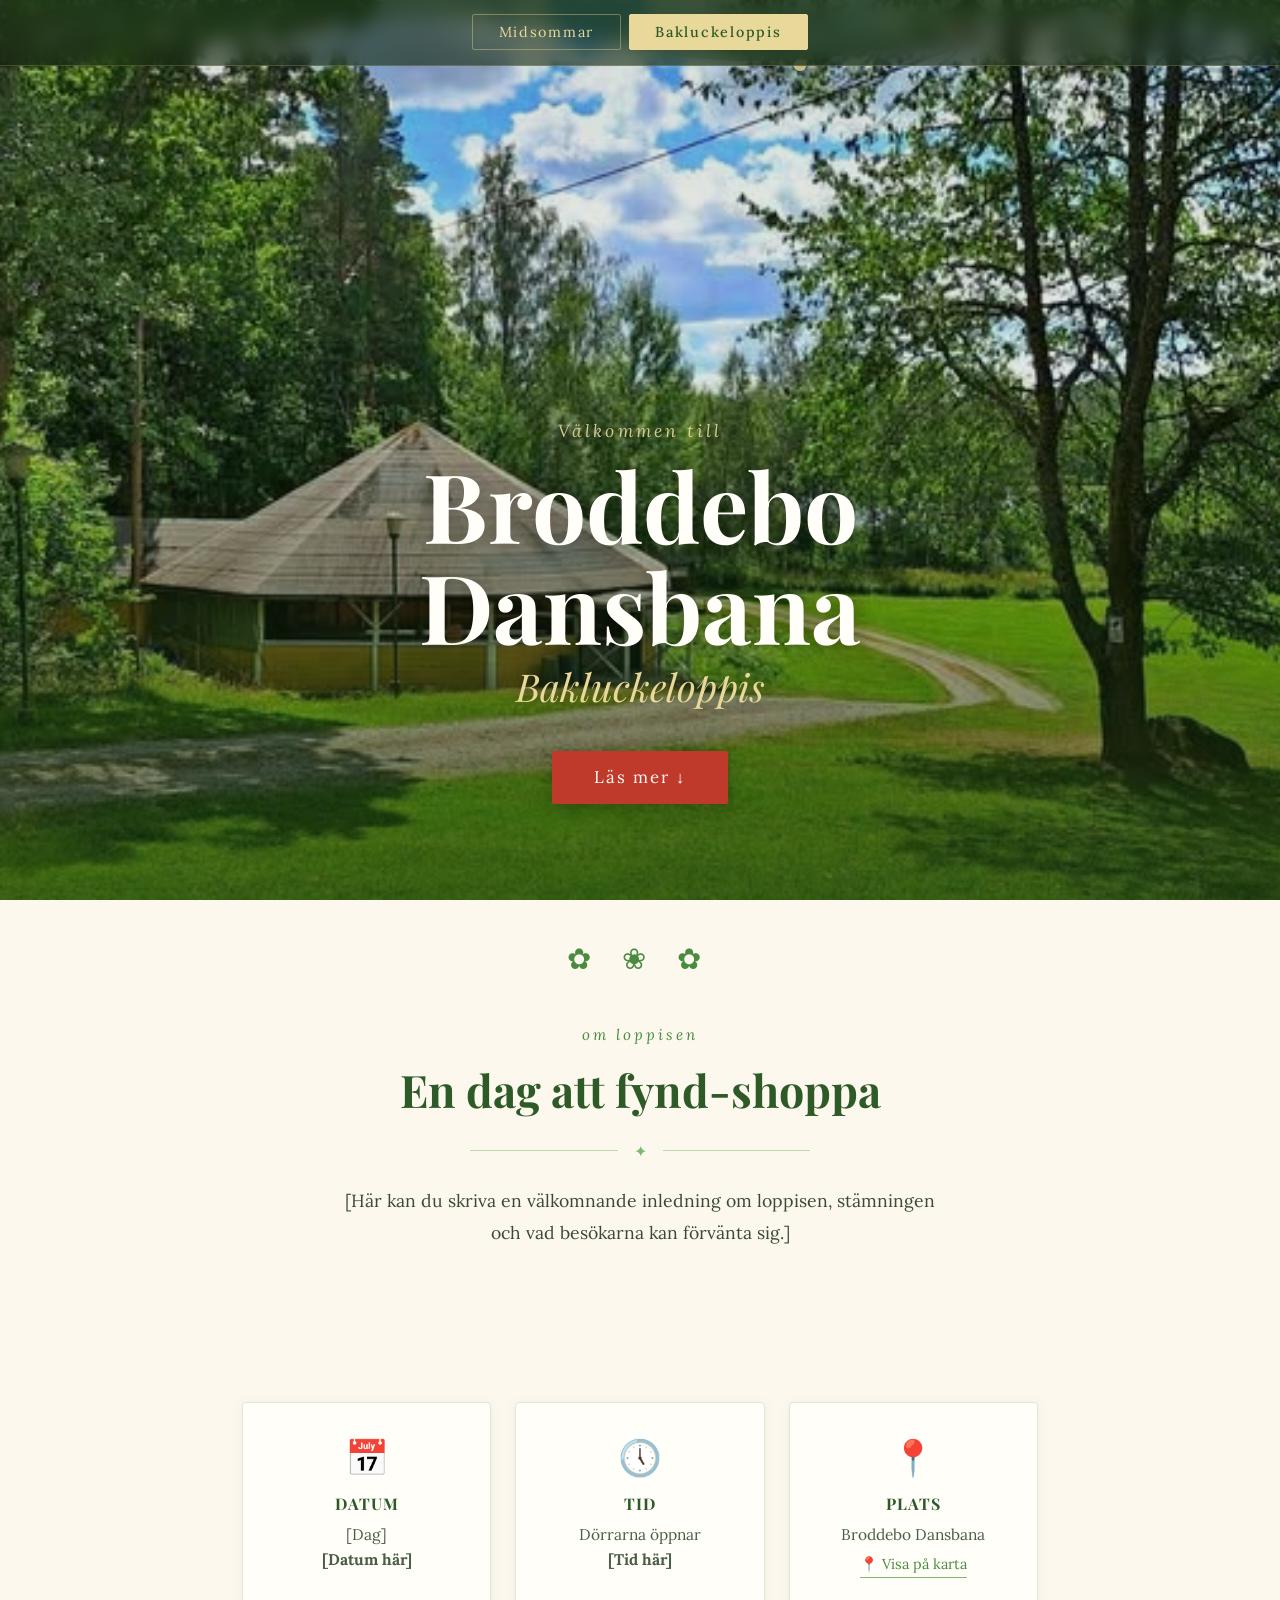
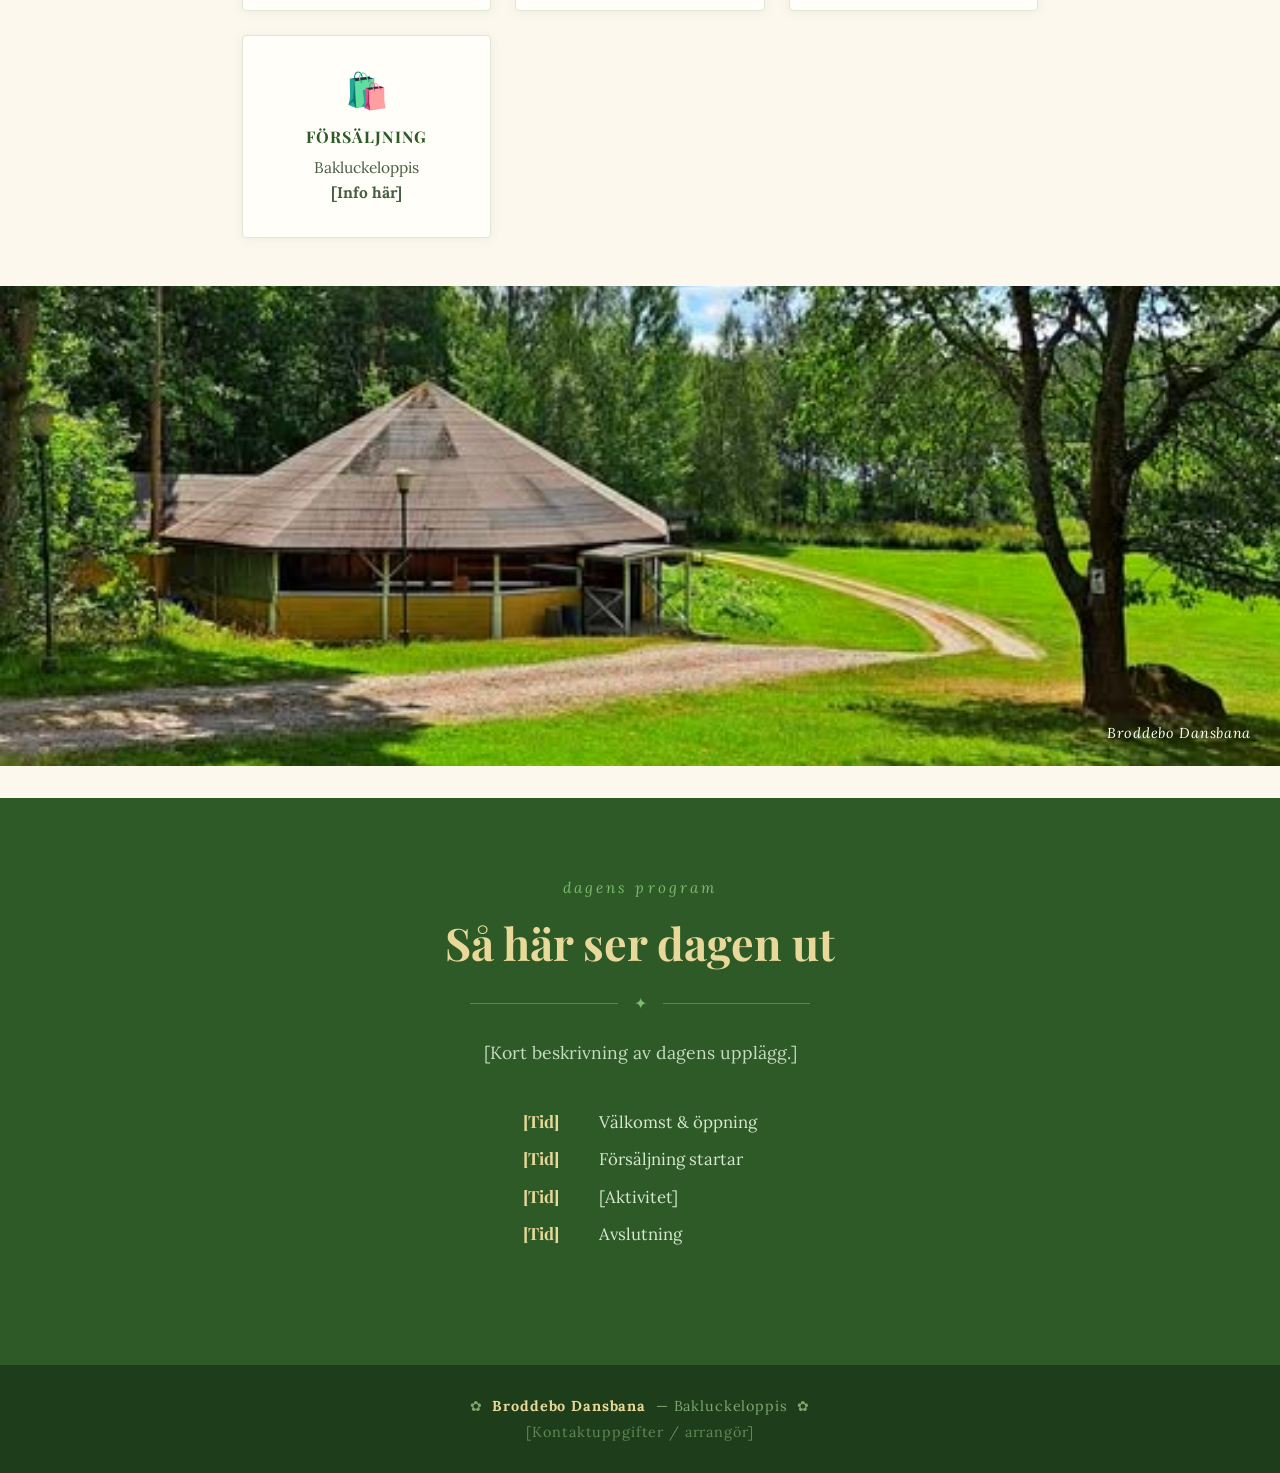
==== loppis.html @ 7d3bba96 "loppisadd" ====
<!DOCTYPE html>
<html lang="sv">
<head>
  <meta charset="UTF-8" />
  <meta name="viewport" content="width=device-width, initial-scale=1.0" />
  <title>Bakluckeloppis på Broddebo Dansbana</title>
  <link href="https://fonts.googleapis.com/css2?family=Playfair+Display:ital,wght@0,400;0,700;1,400&family=Lora:ital,wght@0,400;0,500;1,400&display=swap" rel="stylesheet" />
  <link rel="stylesheet" href="assets/css/styles.css" />
</head>
<body>

  <!-- ── NAV ───────────────────────────────────────────────── -->
  <nav class="site-nav">
    <a href="index.html" class="nav-btn">Midsommar</a>
    <a href="loppis.html" class="nav-btn active">Bakluckeloppis</a>
  </nav>

  <nav class="side-nav">
    <a href="index.html" class="side-btn">Midsommar</a>
    <a href="loppis.html" class="side-btn active">Loppis</a>
  </nav>

  <!-- ── HERO ──────────────────────────────────────────────── -->
  <section class="hero">
    <div class="hero-bg"></div>
    <div class="hero-overlay"></div>

    <!-- Decorative top garland SVG -->
    <div class="garland">
      <svg viewBox="0 0 1200 80" preserveAspectRatio="none" xmlns="http://www.w3.org/2000/svg">
        <path d="M0,0 Q150,70 300,30 Q450,0 600,50 Q750,80 900,30 Q1050,0 1200,40 L1200,0 Z"
              fill="rgba(45,90,39,0.55)"/>
        <circle cx="150" cy="34" r="6" fill="#e8d89a" opacity=".8"/>
        <circle cx="300" cy="30" r="5" fill="#c03a2b" opacity=".8"/>
        <circle cx="450" cy="18" r="6" fill="#e8d89a" opacity=".8"/>
        <circle cx="600" cy="50" r="5" fill="#7dba6f" opacity=".9"/>
        <circle cx="750" cy="65" r="6" fill="#e8d89a" opacity=".8"/>
        <circle cx="900" cy="30" r="5" fill="#c03a2b" opacity=".8"/>
        <circle cx="1050" cy="18" r="6" fill="#e8d89a" opacity=".8"/>
      </svg>
    </div>

    <div class="hero-content">
      <span class="hero-eyebrow">Välkommen till</span>
      <h1 class="hero-title">Broddebo<br>Dansbana</h1>
      <p class="hero-subtitle">Bakluckeloppis</p>
      <a href="#info" class="hero-btn">Läs mer ↓</a>
    </div>
  </section>

  <!-- ── INTRO ─────────────────────────────────────────────── -->
  <div class="divider" aria-hidden="true">✿ ❀ ✿</div>

  <section class="info-section" id="info">
    <p class="section-label">om loppisen</p>
    <h2 class="section-title">En dag att fynd-shoppa</h2>
    <div class="ornament">✦</div>
    <p class="section-body">
      [Här kan du skriva en välkomnande inledning om loppisen, stämningen och vad besökarna kan förvänta sig.]
    </p>
  </section>

  <!-- ── DETAIL CARDS ───────────────────────────────────────── -->
  <div class="cards">
    <div class="card">
      <div class="card-icon">📅</div>
      <div class="card-title">Datum</div>
      <div class="card-text">[Dag]<br><strong>[Datum här]</strong></div>
    </div>
    <div class="card">
      <div class="card-icon">🕔</div>
      <div class="card-title">Tid</div>
      <div class="card-text">Dörrarna öppnar<br><strong>[Tid här]</strong></div>
    </div>
    <div class="card">
      <div class="card-icon">📍</div>
      <div class="card-title">Plats</div>
      <div class="card-text">Broddebo Dansbana<br><a href="https://maps.app.goo.gl/gcDopPeKs9dPUPyn6" target="_blank" rel="noopener noreferrer" class="map-link">📍 Visa på karta</a></div>
    </div>
    <div class="card">
      <div class="card-icon">🛍️</div>
      <div class="card-title">Försäljning</div>
      <div class="card-text">Bakluckeloppis<br><strong>[Info här]</strong></div>
    </div>
  </div>

  <!-- ── PHOTO STRIP ────────────────────────────────────────── -->
  <div class="photo-strip">
    <img src="assets/images/broddebo.jpg" alt="Broddebo Dansbana en solig sommardag" />
    <span class="photo-caption">Broddebo Dansbana</span>
  </div>

  <!-- ── PROGRAM ────────────────────────────────────────────── -->
  <section class="program-section">
    <p class="section-label">dagens program</p>
    <h2 class="section-title">Så här ser dagen ut</h2>
    <div class="ornament" style="color:#7dba6f">✦</div>
    <p class="section-body">
      [Kort beskrivning av dagens upplägg.]
    </p>

    <ul class="program-list">
      <li><span class="prog-time">[Tid]</span> Välkomst &amp; öppning</li>
      <li><span class="prog-time">[Tid]</span> Försäljning startar</li>
      <li><span class="prog-time">[Tid]</span> [Aktivitet]</li>
      <li><span class="prog-time">[Tid]</span> Avslutning</li>
    </ul>
  </section>

  <!-- ── FOOTER ─────────────────────────────────────────────── -->
  <footer>
    <p>✿ &nbsp;<strong>Broddebo Dansbana</strong>&nbsp; — Bakluckeloppis &nbsp;✿</p>
    <p style="margin-top:.5rem; opacity:.7;">[Kontaktuppgifter / arrangör]</p>
  </footer>

  <script>
    const topNav  = document.querySelector('.site-nav');
    const sideNav = document.querySelector('.side-nav');
    const hero    = document.querySelector('.hero');

    function onScroll() {
      const heroBottom = hero.getBoundingClientRect().bottom;
      if (heroBottom <= 0) {
        topNav.classList.add('hidden');
        sideNav.classList.add('visible');
      } else {
        topNav.classList.remove('hidden');
        sideNav.classList.remove('visible');
      }
    }

    window.addEventListener('scroll', onScroll, { passive: true });
  </script>

</body>
</html>
---- assets/css/styles.css ----
*, *::before, *::after { box-sizing: border-box; margin: 0; padding: 0; }

:root {
  --green-deep:   #2d5a27;
  --green-mid:    #4a8c3f;
  --green-light:  #7dba6f;
  --straw:        #e8d89a;
  --cream:        #fdf8ee;
  --gold:         #c8922a;
  --red:          #c03a2b;
  --sky:          #a8d8ea;
  --white:        #fffef9;
}

html { scroll-behavior: smooth; }

body {
  font-family: 'Lora', Georgia, serif;
  background: var(--cream);
  color: var(--green-deep);
  overflow-x: hidden;
}

/* ── TOP NAV ──────────────────────────────────────────── */
.site-nav {
  position: fixed;
  top: 0;
  left: 0;
  width: 100%;
  z-index: 100;
  display: flex;
  justify-content: center;
  gap: .5rem;
  padding: .9rem 1.5rem;
  background: rgba(20, 40, 15, 0.6);
  backdrop-filter: blur(10px);
  -webkit-backdrop-filter: blur(10px);
  border-bottom: 1px solid rgba(232, 216, 154, 0.2);
  opacity: 1;
  pointer-events: auto;
  transition: opacity .4s ease, transform .4s ease;
}
.site-nav.hidden {
  opacity: 0;
  pointer-events: none;
  transform: translateY(-100%);
}

.nav-btn {
  font-family: 'Lora', serif;
  font-size: .9rem;
  letter-spacing: .12em;
  text-decoration: none;
  padding: .5rem 1.6rem;
  border-radius: 2px;
  border: 1px solid rgba(232, 216, 154, 0.4);
  color: var(--straw);
  background: transparent;
  transition: background .25s, color .25s, border-color .25s;
}
.nav-btn:hover {
  background: rgba(232, 216, 154, 0.15);
  border-color: var(--straw);
}
.nav-btn.active {
  background: var(--straw);
  color: var(--green-deep);
  border-color: var(--straw);
  font-weight: 500;
}

/* ── SIDE NAV ─────────────────────────────────────────── */
.side-nav {
  position: fixed;
  right: 1.2rem;
  top: 50%;
  transform: translateY(-50%) translateX(20px);
  z-index: 100;
  display: flex;
  flex-direction: column;
  gap: .6rem;
  opacity: 0;
  pointer-events: none;
  transition: opacity .4s ease, transform .4s ease;
}
.side-nav.visible {
  opacity: 1;
  pointer-events: auto;
  transform: translateY(-50%) translateX(0);
}

.side-btn {
  writing-mode: vertical-rl;
  text-orientation: mixed;
  font-family: 'Lora', serif;
  font-size: .78rem;
  letter-spacing: .14em;
  text-decoration: none;
  padding: 1rem .55rem;
  border-radius: 2px;
  border: 1px solid rgba(232, 216, 154, 0.4);
  color: var(--straw);
  background: rgba(20, 40, 15, 0.6);
  backdrop-filter: blur(10px);
  -webkit-backdrop-filter: blur(10px);
  box-shadow: 0 2px 12px rgba(0, 0, 0, 0.2);
  transition: background .25s, color .25s, border-color .25s, transform .2s;
}
.side-btn:hover {
  background: rgba(232, 216, 154, 0.15);
  border-color: var(--straw);
  transform: translateX(-3px);
}
.side-btn.active {
  background: var(--straw);
  color: var(--green-deep);
  border-color: var(--straw);
}

@media (max-width: 600px) {
  .side-nav { display: none; }
}

/* ── HERO ─────────────────────────────────────────────── */
.hero {
  position: relative;
  min-height: 100vh;
  display: flex;
  flex-direction: column;
  align-items: center;
  justify-content: flex-end;
  padding-bottom: 6rem;
  overflow: hidden;
}

.hero-bg {
  position: absolute;
  inset: 0;
  background: url('../../assets/images/broddebo.jpg') center center / cover no-repeat;
  transform: scale(1.04);
  animation: slow-zoom 20s ease-in-out infinite alternate;
}

@keyframes slow-zoom {
  from { transform: scale(1.04); }
  to   { transform: scale(1.10); }
}

.hero-overlay {
  position: absolute;
  inset: 0;
  background: linear-gradient(
    to bottom,
    rgba(20, 50, 15, 0.15) 0%,
    rgba(20, 50, 15, 0.10) 40%,
    rgba(20, 50, 15, 0.65) 100%
  );
}

/* Decorative garland across the top */
.garland {
  position: absolute;
  top: 0;
  left: 0;
  width: 100%;
  overflow: hidden;
  line-height: 0;
  z-index: 2;
}
.garland svg { width: 100%; height: 80px; }

.hero-content {
  position: relative;
  z-index: 3;
  text-align: center;
  padding: 0 1.5rem;
  animation: rise 1.2s cubic-bezier(.22,1,.36,1) both;
}

@keyframes rise {
  from { opacity: 0; transform: translateY(40px); }
  to   { opacity: 1; transform: translateY(0); }
}

.hero-eyebrow {
  display: inline-block;
  font-family: 'Lora', serif;
  font-style: italic;
  font-size: 1.1rem;
  color: var(--straw);
  letter-spacing: .18em;
  margin-bottom: .75rem;
  opacity: .9;
}

.hero-title {
  font-family: 'Playfair Display', Georgia, serif;
  font-size: clamp(2.8rem, 9vw, 6rem);
  font-weight: 700;
  color: var(--white);
  line-height: 1.05;
  text-shadow: 0 2px 20px rgba(0,0,0,.35);
  margin-bottom: .3rem;
}

.hero-subtitle {
  font-family: 'Playfair Display', serif;
  font-style: italic;
  font-size: clamp(1.4rem, 4vw, 2.4rem);
  color: var(--straw);
  text-shadow: 0 2px 12px rgba(0,0,0,.3);
  margin-bottom: 2.4rem;
}

.hero-btn {
  display: inline-block;
  background: var(--red);
  color: var(--white);
  font-family: 'Lora', serif;
  font-size: 1.05rem;
  letter-spacing: .12em;
  padding: .85rem 2.5rem;
  border-radius: 2px;
  text-decoration: none;
  border: 2px solid transparent;
  transition: background .25s, border-color .25s, transform .2s;
  box-shadow: 0 4px 18px rgba(0,0,0,.25);
}
.hero-btn:hover {
  background: transparent;
  border-color: var(--white);
  transform: translateY(-2px);
}

/* ── FLOWER DIVIDER ───────────────────────────────────── */
.divider {
  text-align: center;
  padding: 2.5rem 1rem 1rem;
  color: var(--green-mid);
  font-size: 1.8rem;
  letter-spacing: .4em;
  user-select: none;
}

/* ── INFO SECTION ─────────────────────────────────────── */
.info-section {
  max-width: 780px;
  margin: 0 auto;
  padding: 2rem 2rem 4rem;
  text-align: center;
}

.section-label {
  font-family: 'Lora', serif;
  font-style: italic;
  font-size: .95rem;
  letter-spacing: .2em;
  color: var(--green-mid);
  text-transform: lowercase;
  margin-bottom: 1.2rem;
}

.section-title {
  font-family: 'Playfair Display', serif;
  font-size: clamp(1.8rem, 5vw, 2.8rem);
  color: var(--green-deep);
  margin-bottom: 1.4rem;
  line-height: 1.2;
}

.section-body {
  font-size: 1.1rem;
  line-height: 1.85;
  color: #3a4a36;
  max-width: 600px;
  margin: 0 auto 2.5rem;
}

/* ── DETAIL CARDS ─────────────────────────────────────── */
.cards {
  display: grid;
  grid-template-columns: repeat(auto-fit, minmax(200px, 1fr));
  gap: 1.5rem;
  max-width: 860px;
  margin: 3rem auto;
  padding: 0 2rem;
}

.card {
  background: var(--white);
  border: 1px solid #dde8d6;
  border-radius: 4px;
  padding: 2rem 1.5rem;
  text-align: center;
  box-shadow: 0 2px 12px rgba(45,90,39,.07);
  transition: transform .2s, box-shadow .2s;
}
.card:hover {
  transform: translateY(-4px);
  box-shadow: 0 6px 24px rgba(45,90,39,.13);
}

.card-icon {
  font-size: 2.2rem;
  margin-bottom: .8rem;
}

.card-title {
  font-family: 'Playfair Display', serif;
  font-size: 1rem;
  font-weight: 700;
  letter-spacing: .06em;
  text-transform: uppercase;
  color: var(--green-deep);
  margin-bottom: .5rem;
}

.card-text {
  font-size: .97rem;
  line-height: 1.6;
  color: #4a5e45;
}

.map-link {
  display: inline-block;
  margin-top: .4rem;
  font-family: 'Lora', serif;
  font-size: .9rem;
  color: var(--green-mid);
  text-decoration: none;
  border-bottom: 1px solid var(--green-light);
  padding-bottom: 1px;
  transition: color .2s, border-color .2s;
}
.map-link:hover {
  color: var(--green-deep);
  border-color: var(--green-deep);
}

/* ── PHOTO STRIP ──────────────────────────────────────── */
.photo-strip {
  position: relative;
  width: 100%;
  height: clamp(260px, 45vw, 480px);
  overflow: hidden;
  margin: 2rem 0;
}

.photo-strip img {
  width: 100%;
  height: 100%;
  object-fit: cover;
  object-position: center 60%;
  filter: saturate(1.1);
}

.photo-caption {
  position: absolute;
  bottom: 1.5rem;
  right: 1.8rem;
  font-family: 'Lora', serif;
  font-style: italic;
  font-size: .9rem;
  color: var(--white);
  text-shadow: 0 1px 6px rgba(0,0,0,.5);
  letter-spacing: .05em;
}

/* ── OSA / PROGRAM ────────────────────────────────────── */
.program-section {
  background: var(--green-deep);
  color: var(--cream);
  padding: 5rem 2rem;
  text-align: center;
}

.program-section .section-label { color: var(--green-light); }
.program-section .section-title { color: var(--straw); }
.program-section .section-body  { color: #c8dcc2; }

.program-list {
  list-style: none;
  display: inline-flex;
  flex-direction: column;
  gap: .9rem;
  text-align: left;
  margin: 0 auto 2.5rem;
}

.program-list li {
  display: flex;
  align-items: baseline;
  gap: 1rem;
  font-size: 1.05rem;
  color: #d6e8cf;
}

.prog-time {
  font-family: 'Playfair Display', serif;
  font-weight: 700;
  color: var(--straw);
  min-width: 3.8rem;
  flex-shrink: 0;
}

.osa-btn {
  display: inline-block;
  background: var(--straw);
  color: var(--green-deep);
  font-family: 'Lora', serif;
  font-size: 1.05rem;
  font-weight: 500;
  letter-spacing: .1em;
  padding: .9rem 2.8rem;
  border-radius: 2px;
  text-decoration: none;
  transition: background .25s, transform .2s;
  margin-top: 1rem;
}
.osa-btn:hover {
  background: var(--white);
  transform: translateY(-2px);
}

/* ── FOOTER ───────────────────────────────────────────── */
footer {
  background: #1e3d1a;
  color: #7da872;
  text-align: center;
  padding: 2rem 1rem;
  font-size: .9rem;
  letter-spacing: .06em;
}

footer strong { color: var(--straw); }

/* ── DECORATIVE LINE ──────────────────────────────────── */
.ornament {
  display: flex;
  align-items: center;
  gap: 1rem;
  margin: 1.5rem auto;
  max-width: 340px;
  color: var(--green-light);
}
.ornament::before,
.ornament::after {
  content: '';
  flex: 1;
  height: 1px;
  background: currentColor;
  opacity: .5;
}
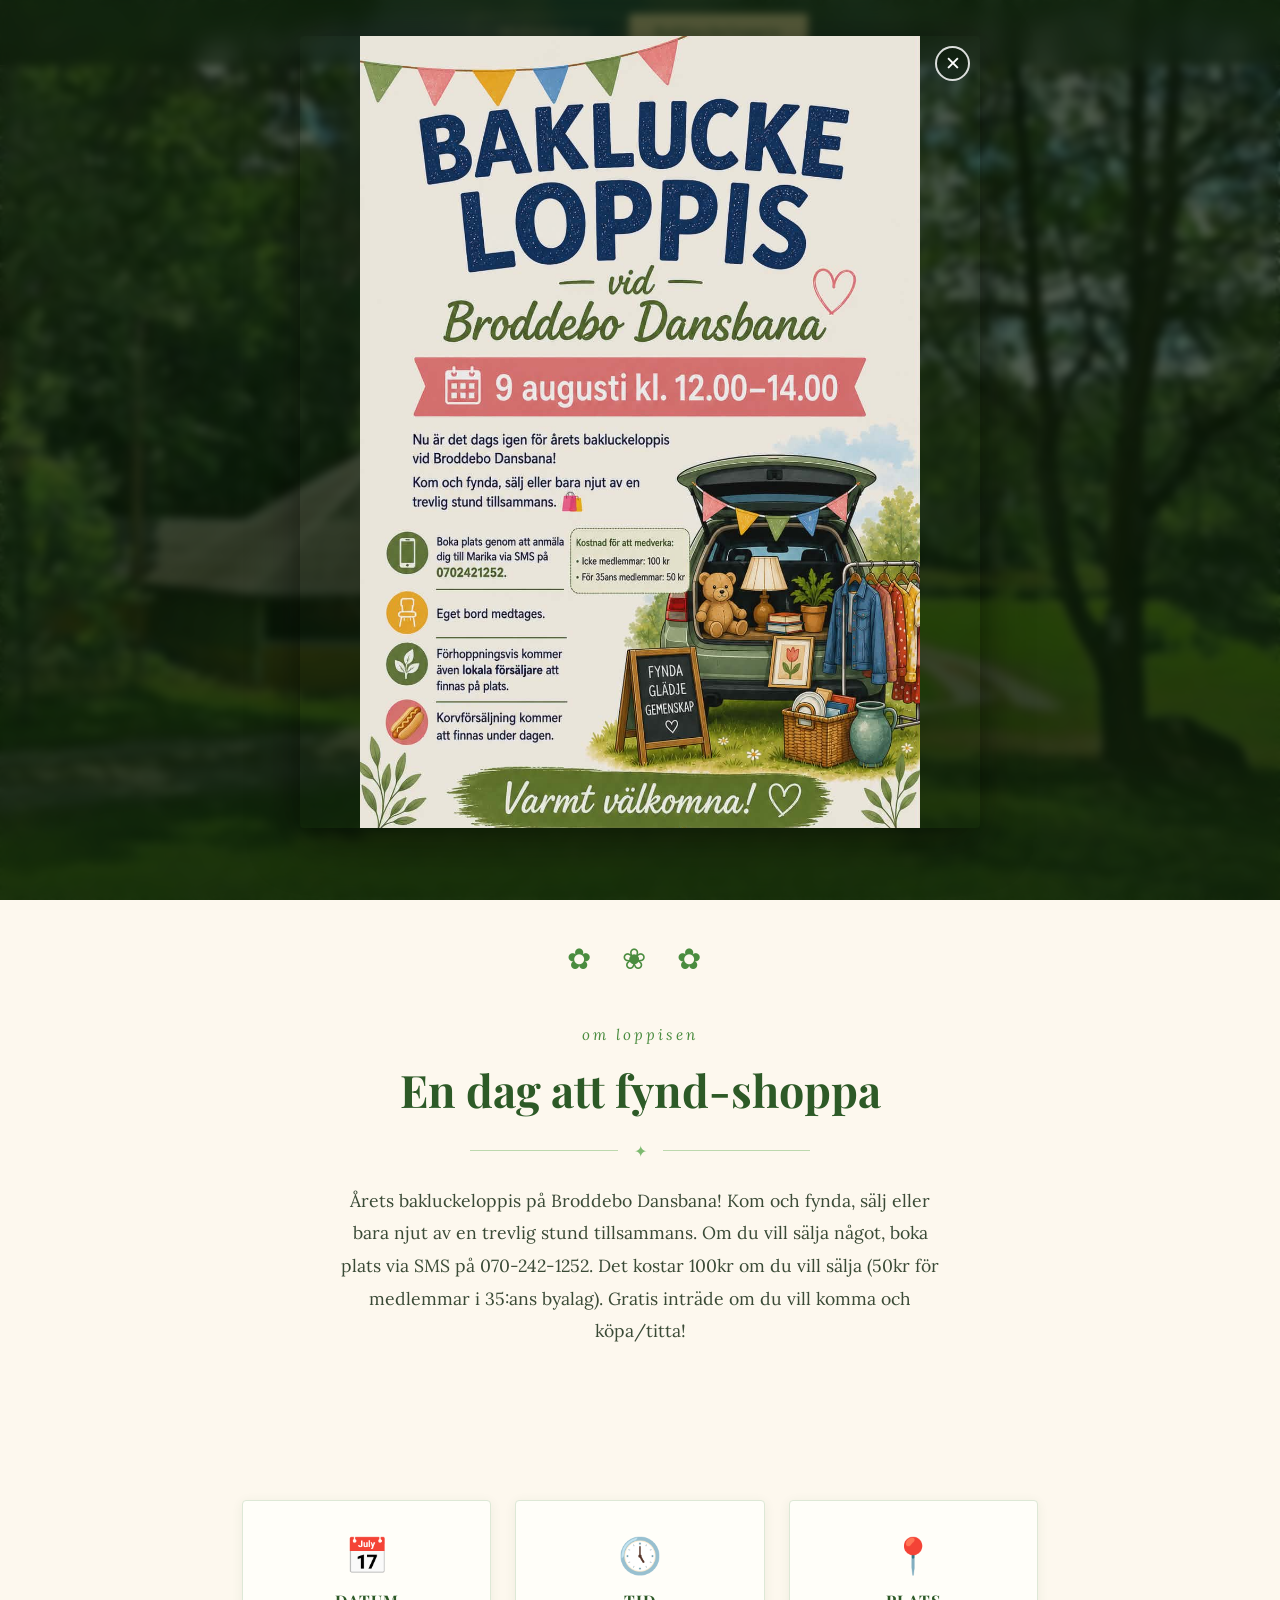
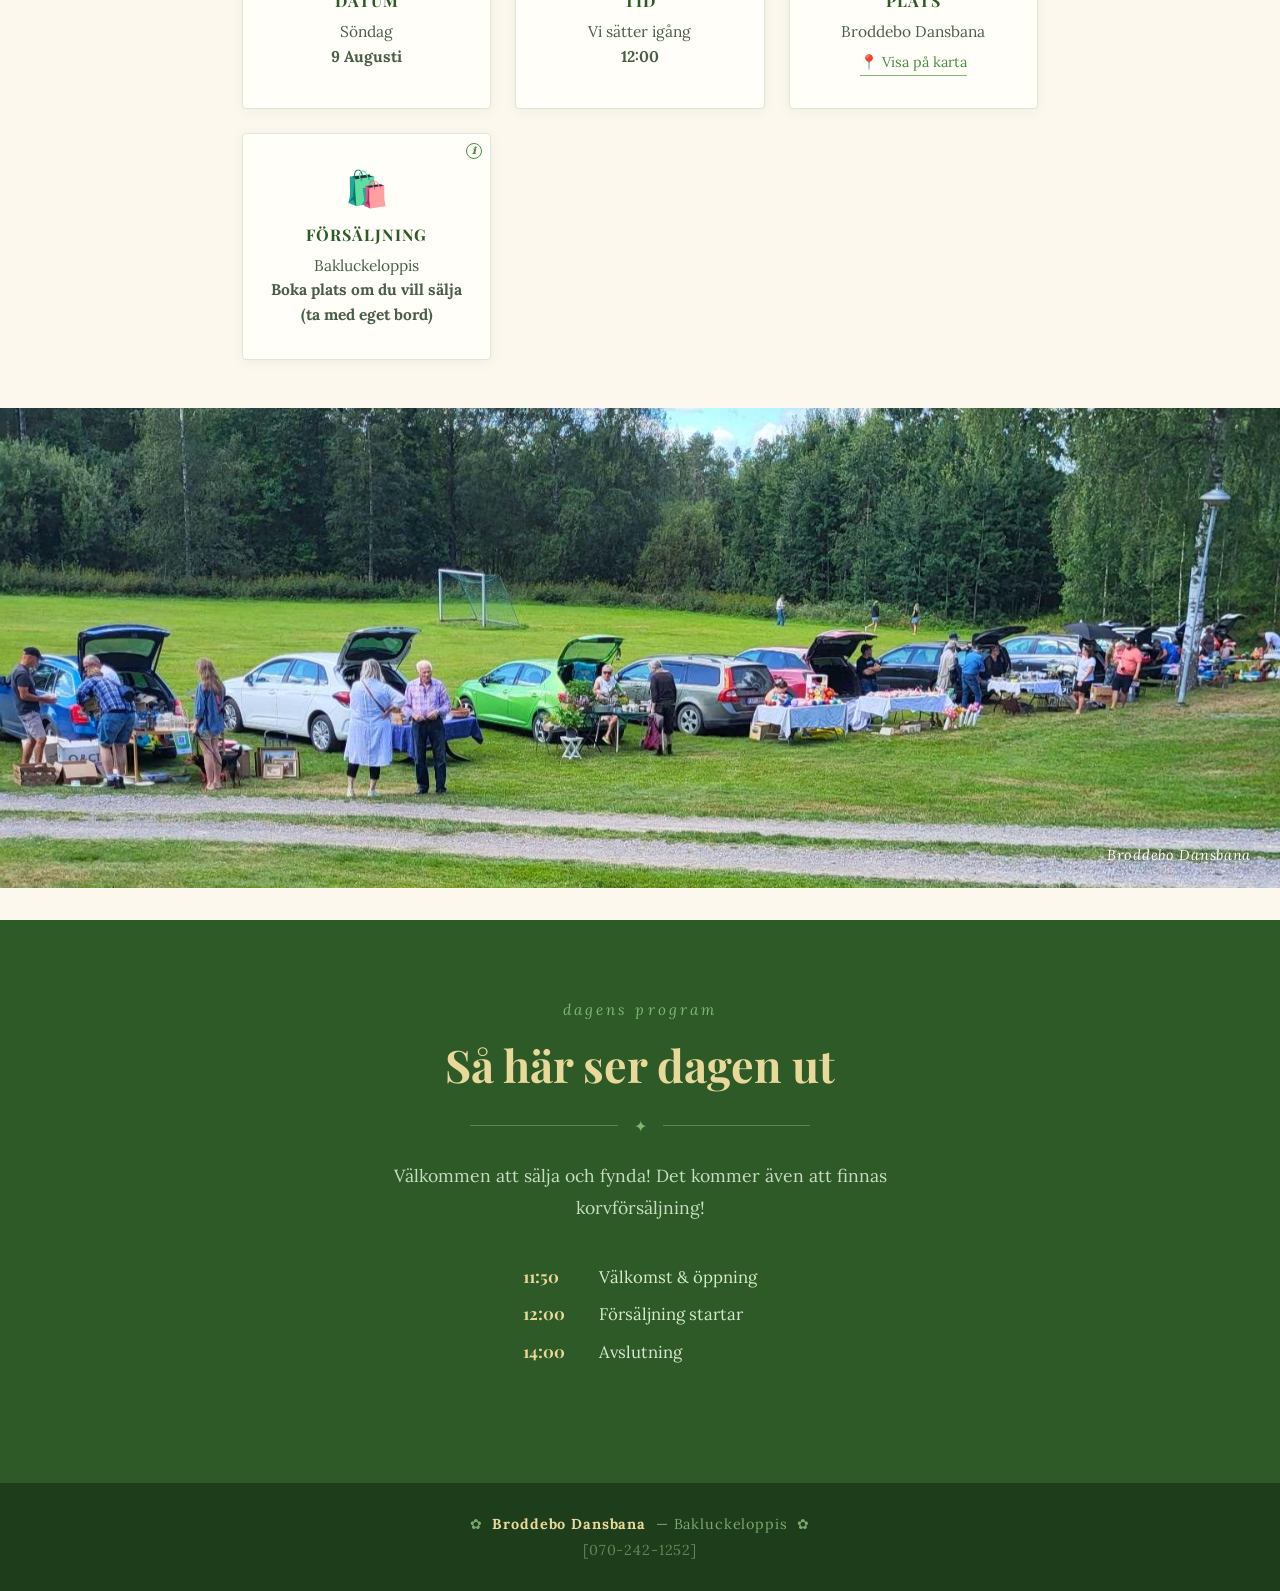
==== commit e42b4ea0: "imageinfoupdates" ====
--- a/loppis.html
+++ b/loppis.html
@@ -6,8 +6,22 @@
   <title>Bakluckeloppis på Broddebo Dansbana</title>
   <link href="https://fonts.googleapis.com/css2?family=Playfair+Display:ital,wght@0,400;0,700;1,400&family=Lora:ital,wght@0,400;0,500;1,400&display=swap" rel="stylesheet" />
   <link rel="stylesheet" href="assets/css/styles.css" />
+  <script>
+    // Runs before first paint — suppress nav flash when restoring scroll position
+    if (sessionStorage.getItem('scrollRatio') !== null) {
+      document.documentElement.classList.add('nav-preload');
+    }
+  </script>
 </head>
 <body>
+
+  <!-- ── POPUP BANNER ──────────────────────────────────────── -->
+  <div class="banner-overlay" id="pageBanner" role="dialog" aria-modal="true" aria-label="Välkomstbanner">
+    <div class="banner-box">
+      <img src="assets/images/loppisbanner.png" alt="Bakluckeloppis på Broddebo Dansbana" />
+      <button class="banner-close" id="bannerClose" aria-label="Stäng banner">&#x2715;</button>
+    </div>
+  </div>
 
   <!-- ── NAV ───────────────────────────────────────────────── -->
   <nav class="site-nav">
@@ -56,7 +70,8 @@
     <h2 class="section-title">En dag att fynd-shoppa</h2>
     <div class="ornament">✦</div>
     <p class="section-body">
-      [Här kan du skriva en välkomnande inledning om loppisen, stämningen och vad besökarna kan förvänta sig.]
+      Årets bakluckeloppis på Broddebo Dansbana! Kom och fynda, sälj eller bara njut av en trevlig stund tillsammans.
+      Om du vill sälja något, boka plats via SMS på 070-242-1252. Det kostar 100kr om du vill sälja (50kr för medlemmar i 35:ans byalag). Gratis inträde om du vill komma och köpa/titta!
     </p>
   </section>
 
@@ -65,28 +80,30 @@
     <div class="card">
       <div class="card-icon">📅</div>
       <div class="card-title">Datum</div>
-      <div class="card-text">[Dag]<br><strong>[Datum här]</strong></div>
+      <div class="card-text">Söndag<br><strong>9 Augusti</strong></div>
     </div>
     <div class="card">
       <div class="card-icon">🕔</div>
       <div class="card-title">Tid</div>
-      <div class="card-text">Dörrarna öppnar<br><strong>[Tid här]</strong></div>
+      <div class="card-text">Vi sätter igång<br><strong>12:00</strong></div>
     </div>
     <div class="card">
       <div class="card-icon">📍</div>
       <div class="card-title">Plats</div>
       <div class="card-text">Broddebo Dansbana<br><a href="https://maps.app.goo.gl/gcDopPeKs9dPUPyn6" target="_blank" rel="noopener noreferrer" class="map-link">📍 Visa på karta</a></div>
     </div>
-    <div class="card">
+    <div class="card card--info">
+      <button class="card-info-btn" aria-label="Info om försäljning">ℹ</button>
+      <span class="card-info-tip" role="tooltip">Boka plats via SMS till 070-242-1252. Det kostar 100kr per plats. Eget bord medtages</span>
       <div class="card-icon">🛍️</div>
       <div class="card-title">Försäljning</div>
-      <div class="card-text">Bakluckeloppis<br><strong>[Info här]</strong></div>
+      <div class="card-text">Bakluckeloppis<br><strong>Boka plats om du vill sälja (ta med eget bord)</strong></div>
     </div>
   </div>
 
   <!-- ── PHOTO STRIP ────────────────────────────────────────── -->
   <div class="photo-strip">
-    <img src="assets/images/broddebo.jpg" alt="Broddebo Dansbana en solig sommardag" />
+    <img src="assets/images/loppis1.jpg" alt="Broddebo Dansbana en solig sommardag" />
     <span class="photo-caption">Broddebo Dansbana</span>
   </div>
 
@@ -96,21 +113,20 @@
     <h2 class="section-title">Så här ser dagen ut</h2>
     <div class="ornament" style="color:#7dba6f">✦</div>
     <p class="section-body">
-      [Kort beskrivning av dagens upplägg.]
+      Välkommen att sälja och fynda! Det kommer även att finnas korvförsäljning!
     </p>
 
     <ul class="program-list">
-      <li><span class="prog-time">[Tid]</span> Välkomst &amp; öppning</li>
-      <li><span class="prog-time">[Tid]</span> Försäljning startar</li>
-      <li><span class="prog-time">[Tid]</span> [Aktivitet]</li>
-      <li><span class="prog-time">[Tid]</span> Avslutning</li>
+      <li><span class="prog-time">11:50</span> Välkomst &amp; öppning</li>
+      <li><span class="prog-time">12:00</span> Försäljning startar</li>
+      <li><span class="prog-time">14:00</span> Avslutning</li>
     </ul>
   </section>
 
   <!-- ── FOOTER ─────────────────────────────────────────────── -->
   <footer>
     <p>✿ &nbsp;<strong>Broddebo Dansbana</strong>&nbsp; — Bakluckeloppis &nbsp;✿</p>
-    <p style="margin-top:.5rem; opacity:.7;">[Kontaktuppgifter / arrangör]</p>
+    <p style="margin-top:.5rem; opacity:.7;">[070-242-1252]</p>
   </footer>
 
   <script>
@@ -130,6 +146,52 @@
     }
 
     window.addEventListener('scroll', onScroll, { passive: true });
+
+    // Save scroll ratio before navigating via any nav button
+    document.querySelectorAll('.nav-btn, .side-btn').forEach(btn => {
+      btn.addEventListener('click', () => {
+        const ratio = window.scrollY / document.documentElement.scrollHeight;
+        sessionStorage.setItem('scrollRatio', ratio);
+      });
+    });
+
+    // Restore scroll position on load
+    const savedRatio = sessionStorage.getItem('scrollRatio');
+    if (savedRatio !== null) {
+      sessionStorage.removeItem('scrollRatio');
+      const targetY = parseFloat(savedRatio) * document.documentElement.scrollHeight;
+      if (targetY > hero.offsetHeight) {
+        topNav.classList.add('hidden');
+        sideNav.classList.add('visible');
+      }
+      requestAnimationFrame(() => {
+        document.documentElement.style.scrollBehavior = 'auto';
+        window.scrollTo(0, targetY);
+        document.documentElement.style.scrollBehavior = '';
+        // Re-enable transitions now that we're in the right position
+        document.documentElement.classList.remove('nav-preload');
+      });
+    }
+
+    // ── POPUP BANNER ──────────────────────────────────────────
+    document.getElementById('bannerClose').addEventListener('click', function () {
+      document.getElementById('pageBanner').classList.add('hidden');
+    });
+    // Also close when clicking the dark backdrop outside the image
+    document.getElementById('pageBanner').addEventListener('click', function (e) {
+      if (e.target === this) this.classList.add('hidden');
+    });
+
+    // ── CARD INFO TOOLTIP (click/tap toggle for touch devices) ─
+    document.querySelectorAll('.card-info-btn').forEach(btn => {
+      btn.addEventListener('click', function (e) {
+        e.stopPropagation();
+        this.classList.toggle('active');
+      });
+    });
+    document.addEventListener('click', function () {
+      document.querySelectorAll('.card-info-btn.active').forEach(btn => btn.classList.remove('active'));
+    });
   </script>
 
 </body>
--- a/assets/css/styles.css
+++ b/assets/css/styles.css
@@ -22,6 +22,16 @@
 }
 
 /* ── TOP NAV ──────────────────────────────────────────── */
+/* Applied before first paint to prevent flash on scroll restore */
+html.nav-preload .site-nav {
+  transition: none !important;
+  opacity: 0;
+  pointer-events: none;
+  transform: translateY(-100%);
+}
+html.nav-preload .side-nav {
+  transition: none !important;
+}
 .site-nav {
   position: fixed;
   top: 0;
@@ -284,6 +294,8 @@
   max-width: 860px;
   margin: 3rem auto;
   padding: 0 2rem;
+  position: relative;
+  z-index: 10;
 }
 
 .card {
@@ -340,6 +352,7 @@
 /* ── PHOTO STRIP ──────────────────────────────────────── */
 .photo-strip {
   position: relative;
+  z-index: 1;
   width: 100%;
   height: clamp(260px, 45vw, 480px);
   overflow: hidden;
@@ -422,6 +435,246 @@
   transform: translateY(-2px);
 }
 
+/* ── POPUP BANNER ─────────────────────────────────────── */
+.banner-overlay {
+  position: fixed;
+  inset: 0;
+  z-index: 999;
+  display: flex;
+  align-items: flex-start;
+  justify-content: center;
+  padding: 4vh 5vw;
+  overflow-y: auto;
+  background: rgba(10, 25, 8, 0.65);
+  backdrop-filter: blur(4px);
+  -webkit-backdrop-filter: blur(4px);
+  animation: banner-fade-in .4s ease both;
+}
+
+@keyframes banner-fade-in {
+  from { opacity: 0; }
+  to   { opacity: 1; }
+}
+
+.banner-overlay.hidden {
+  display: none;
+}
+
+.banner-box {
+  position: relative;
+  /* Never wider than 680px, never wider than the viewport padding allows */
+  width: min(680px, 100%);
+  flex-shrink: 0;
+  border-radius: 4px;
+  overflow: hidden;
+  box-shadow: 0 12px 48px rgba(0, 0, 0, 0.55);
+  animation: banner-rise .45s cubic-bezier(.22,1,.36,1) both;
+}
+
+@keyframes banner-rise {
+  from { opacity: 0; transform: translateY(-30px) scale(.97); }
+  to   { opacity: 1; transform: translateY(0) scale(1); }
+}
+
+.banner-box img {
+  display: block;
+  width: 100%;
+  height: auto;
+  /* On very short screens the image shrinks to fit, then the overlay scrolls */
+  max-height: 88vh;
+  object-fit: contain;
+}
+
+.banner-close {
+  position: absolute;
+  top: .6rem;
+  right: .6rem;
+  width: 2.2rem;
+  height: 2.2rem;
+  border-radius: 50%;
+  border: 2px solid rgba(255, 255, 255, 0.85);
+  background: rgba(10, 25, 8, 0.55);
+  color: #fff;
+  font-size: 1.2rem;
+  line-height: 1;
+  cursor: pointer;
+  display: flex;
+  align-items: center;
+  justify-content: center;
+  transition: background .2s, transform .2s;
+  backdrop-filter: blur(4px);
+  -webkit-backdrop-filter: blur(4px);
+}
+
+.banner-close:hover {
+  background: rgba(192, 58, 43, 0.85);
+  transform: scale(1.1);
+}
+
+/* ── INFO TOOLTIP BUTTON ──────────────────────────────── */
+.info-wrap {
+  position: relative;
+  display: inline-flex;
+  align-items: baseline;
+  gap: .25rem;
+}
+
+.info-btn {
+  /* superscript-style: small circle sitting top-right of the text */
+  display: inline-flex;
+  align-items: center;
+  justify-content: center;
+  width: 1rem;
+  height: 1rem;
+  border-radius: 50%;
+  border: 1.5px solid var(--straw);
+  background: transparent;
+  color: var(--straw);
+  font-size: .6rem;
+  font-family: 'Lora', serif;
+  font-style: italic;
+  font-weight: 700;
+  cursor: pointer;
+  /* lift it up to sit beside the top of the text */
+  position: relative;
+  top: -.45em;
+  flex-shrink: 0;
+  transition: background .2s, color .2s;
+}
+
+.info-btn:hover,
+.info-btn:focus,
+.info-btn.active {
+  background: var(--straw);
+  color: var(--green-deep);
+  outline: none;
+}
+
+.info-tip {
+  display: block;
+  position: absolute;
+  /* appear above the wrapper */
+  bottom: calc(100% + .6rem);
+  left: 0;
+  width: max-content;
+  max-width: min(260px, 80vw);
+  background: var(--green-deep);
+  color: var(--straw);
+  font-family: 'Lora', serif;
+  font-style: italic;
+  font-size: .85rem;
+  line-height: 1.55;
+  padding: .65rem .9rem;
+  border-radius: 4px;
+  border: 1px solid rgba(232, 216, 154, 0.3);
+  box-shadow: 0 4px 18px rgba(0,0,0,.45);
+  pointer-events: none;
+  opacity: 0;
+  transform: translateY(6px);
+  transition: opacity .2s ease, transform .2s ease;
+  z-index: 200;
+  white-space: normal;
+  text-align: left;
+}
+
+/* small arrow pointing down */
+.info-tip::after {
+  content: '';
+  position: absolute;
+  top: 100%;
+  left: 1.2rem;
+  border: 6px solid transparent;
+  border-top-color: var(--green-deep);
+}
+
+/* show on hover/focus of the button, or when .active is toggled */
+.info-btn:hover ~ .info-tip,
+.info-btn:focus ~ .info-tip,
+.info-btn.active ~ .info-tip {
+  opacity: 1;
+  transform: translateY(0);
+  pointer-events: auto;
+}
+
+/* ── CARD INFO TOOLTIP BUTTON ─────────────────────────── */
+.card--info {
+  position: relative;
+}
+
+.card-info-btn {
+  position: absolute;
+  top: .55rem;
+  right: .55rem;
+  display: inline-flex;
+  align-items: center;
+  justify-content: center;
+  width: 1rem;
+  height: 1rem;
+  border-radius: 50%;
+  border: 1.5px solid var(--green-mid);
+  background: transparent;
+  color: var(--green-mid);
+  font-size: .6rem;
+  font-family: 'Lora', serif;
+  font-style: italic;
+  font-weight: 700;
+  cursor: pointer;
+  transition: background .2s, color .2s, border-color .2s;
+}
+
+.card-info-btn:hover,
+.card-info-btn:focus,
+.card-info-btn.active {
+  background: var(--green-mid);
+  color: var(--white);
+  border-color: var(--green-mid);
+  outline: none;
+}
+
+.card-info-tip {
+  display: block;
+  position: absolute;
+  top: calc(100% + .6rem);
+  right: 0;
+  width: max-content;
+  max-width: min(240px, 80vw);
+  background: var(--green-deep);
+  color: var(--straw);
+  font-family: 'Lora', serif;
+  font-style: italic;
+  font-size: .85rem;
+  line-height: 1.55;
+  padding: .65rem .9rem;
+  border-radius: 4px;
+  border: 1px solid rgba(232, 216, 154, 0.3);
+  box-shadow: 0 4px 18px rgba(0,0,0,.35);
+  pointer-events: none;
+  opacity: 0;
+  transform: translateY(-4px);
+  transition: opacity .2s ease, transform .2s ease;
+  z-index: 200;
+  white-space: normal;
+  text-align: left;
+}
+
+/* arrow pointing up toward the button */
+.card-info-tip::before {
+  content: '';
+  position: absolute;
+  bottom: 100%;
+  right: .6rem;
+  border: 6px solid transparent;
+  border-bottom-color: var(--green-deep);
+}
+
+.card-info-btn:hover ~ .card-info-tip,
+.card-info-btn:focus ~ .card-info-tip,
+.card-info-btn.active ~ .card-info-tip {
+  opacity: 1;
+  transform: translateY(0);
+  pointer-events: auto;
+}
+
 /* ── FOOTER ───────────────────────────────────────────── */
 footer {
   background: #1e3d1a;
